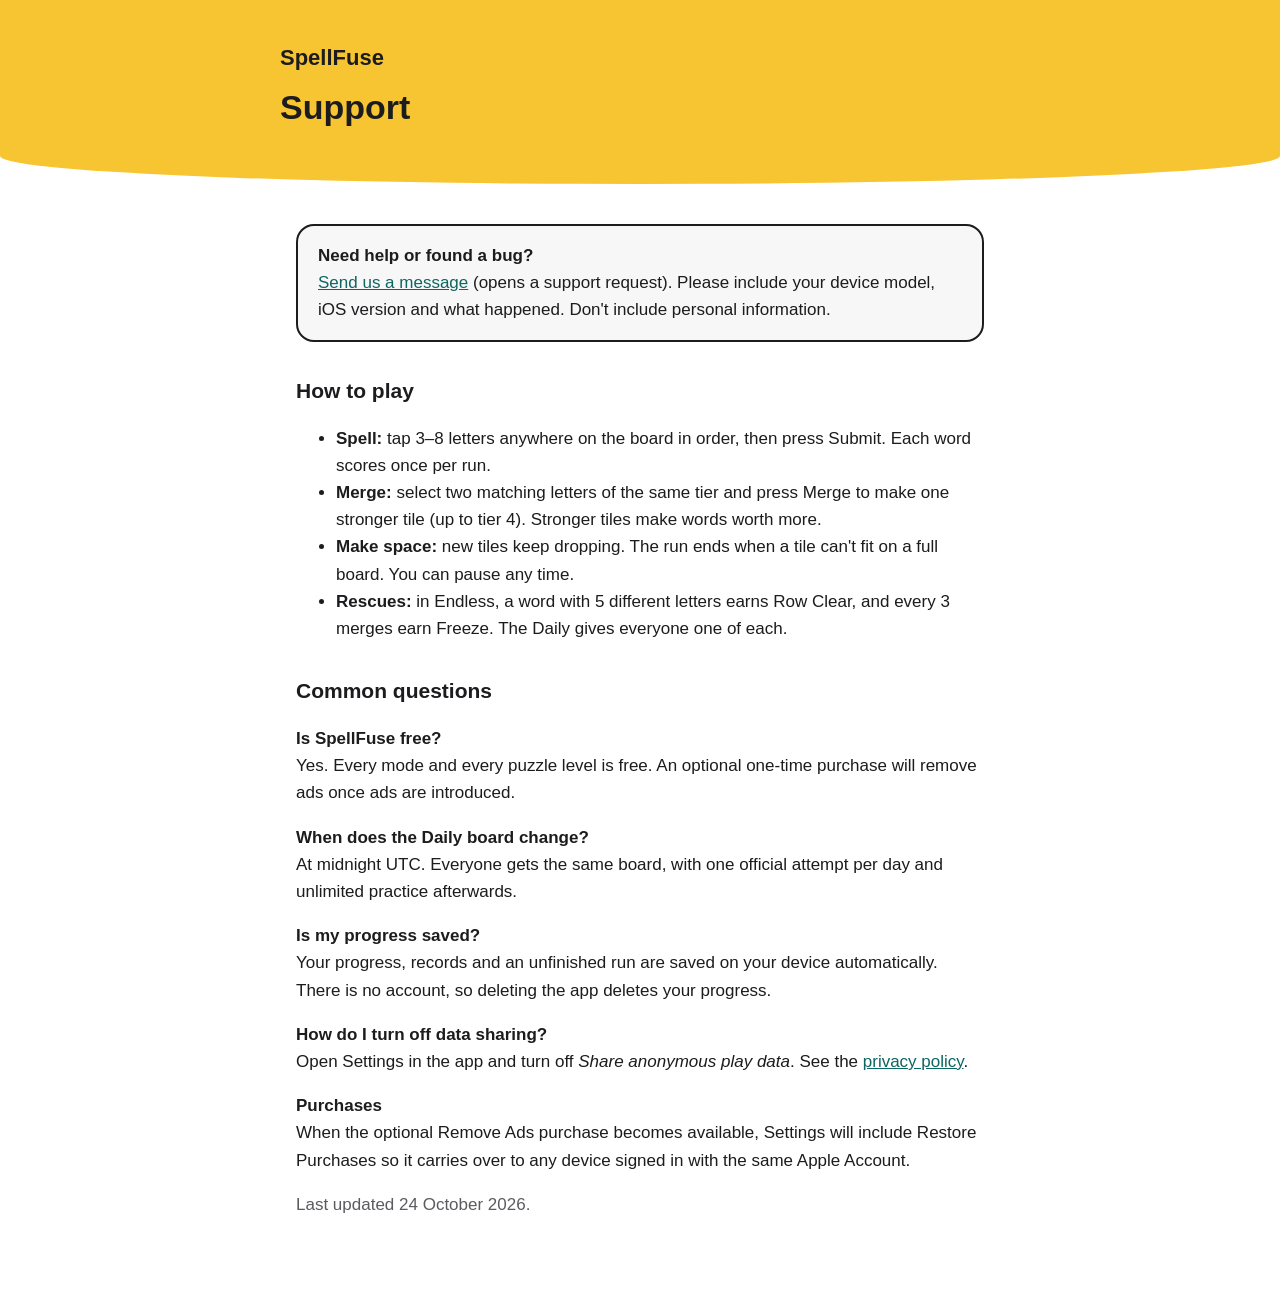
==== support.html @ 0ec0916e "SpellFuse pages" ====
<!doctype html>
<html lang="en"><head><meta charset="utf-8"><meta name="viewport" content="width=device-width, initial-scale=1">
<title>SpellFuse Support</title><link rel="stylesheet" href="style.css"></head>
<body><header><div class="wrap"><a href="./">SpellFuse</a><h1>Support</h1></div></header>
<main>
<div class="card"><strong>Need help or found a bug?</strong><br>
<a href="https://github.com/Hazem30/spellfuse-site/issues/new">Send us a message</a> (opens a support request). Please include your device model, iOS version and what happened. Don't include personal information.</div>

<h2>How to play</h2>
<ul>
<li><strong>Spell:</strong> tap 3–8 letters anywhere on the board in order, then press Submit. Each word scores once per run.</li>
<li><strong>Merge:</strong> select two matching letters of the same tier and press Merge to make one stronger tile (up to tier 4). Stronger tiles make words worth more.</li>
<li><strong>Make space:</strong> new tiles keep dropping. The run ends when a tile can't fit on a full board. You can pause any time.</li>
<li><strong>Rescues:</strong> in Endless, a word with 5 different letters earns Row Clear, and every 3 merges earn Freeze. The Daily gives everyone one of each.</li>
</ul>

<h2>Common questions</h2>
<p><strong>Is SpellFuse free?</strong><br>Yes. Every mode and every puzzle level is free. An optional one-time purchase will remove ads once ads are introduced.</p>
<p><strong>When does the Daily board change?</strong><br>At midnight UTC. Everyone gets the same board, with one official attempt per day and unlimited practice afterwards.</p>
<p><strong>Is my progress saved?</strong><br>Your progress, records and an unfinished run are saved on your device automatically. There is no account, so deleting the app deletes your progress.</p>
<p><strong>How do I turn off data sharing?</strong><br>Open Settings in the app and turn off <em>Share anonymous play data</em>. See the <a href="privacy.html">privacy policy</a>.</p>
<p><strong>Purchases</strong><br>When the optional Remove Ads purchase becomes available, Settings will include Restore Purchases so it carries over to any device signed in with the same Apple Account.</p>
<p class="muted">Last updated 24 October 2026.</p>
</main></body></html>
---- style.css ----
:root { --sun: #F7C531; --ink: #1C1C1E; --bg: #FFFFFF; --muted: #5B5B60; --card: #F7F7F8; --teal: #0D6661; }
@media (prefers-color-scheme: dark) { :root { --sun: #0D1729; --ink: #F3F5FA; --bg: #070A10; --muted: #B8C4D9; --card: #101724; --teal: #92E1D5; } }
* { box-sizing: border-box; }
body { margin: 0; background: var(--bg); color: var(--ink); font: 17px/1.6 -apple-system, BlinkMacSystemFont, "Segoe UI", Roboto, sans-serif; }
header { background: var(--sun); padding: 40px 16px 56px; border-bottom-left-radius: 50% 28px; border-bottom-right-radius: 50% 28px; }
header .wrap, main { max-width: 720px; margin: 0 auto; }
header a { color: var(--ink); text-decoration: none; font-weight: 800; font-size: 22px; }
h1 { margin: 12px 0 0; font-size: 34px; line-height: 1.2; }
main { padding: 24px 16px 64px; }
h2 { margin-top: 32px; font-size: 21px; }
p, li { color: var(--ink); }
.muted { color: var(--muted); }
.card { background: var(--card); border: 2px solid var(--ink); border-radius: 18px; padding: 16px 20px; margin: 16px 0; }
a { color: var(--teal); }
nav a { margin-right: 16px; }
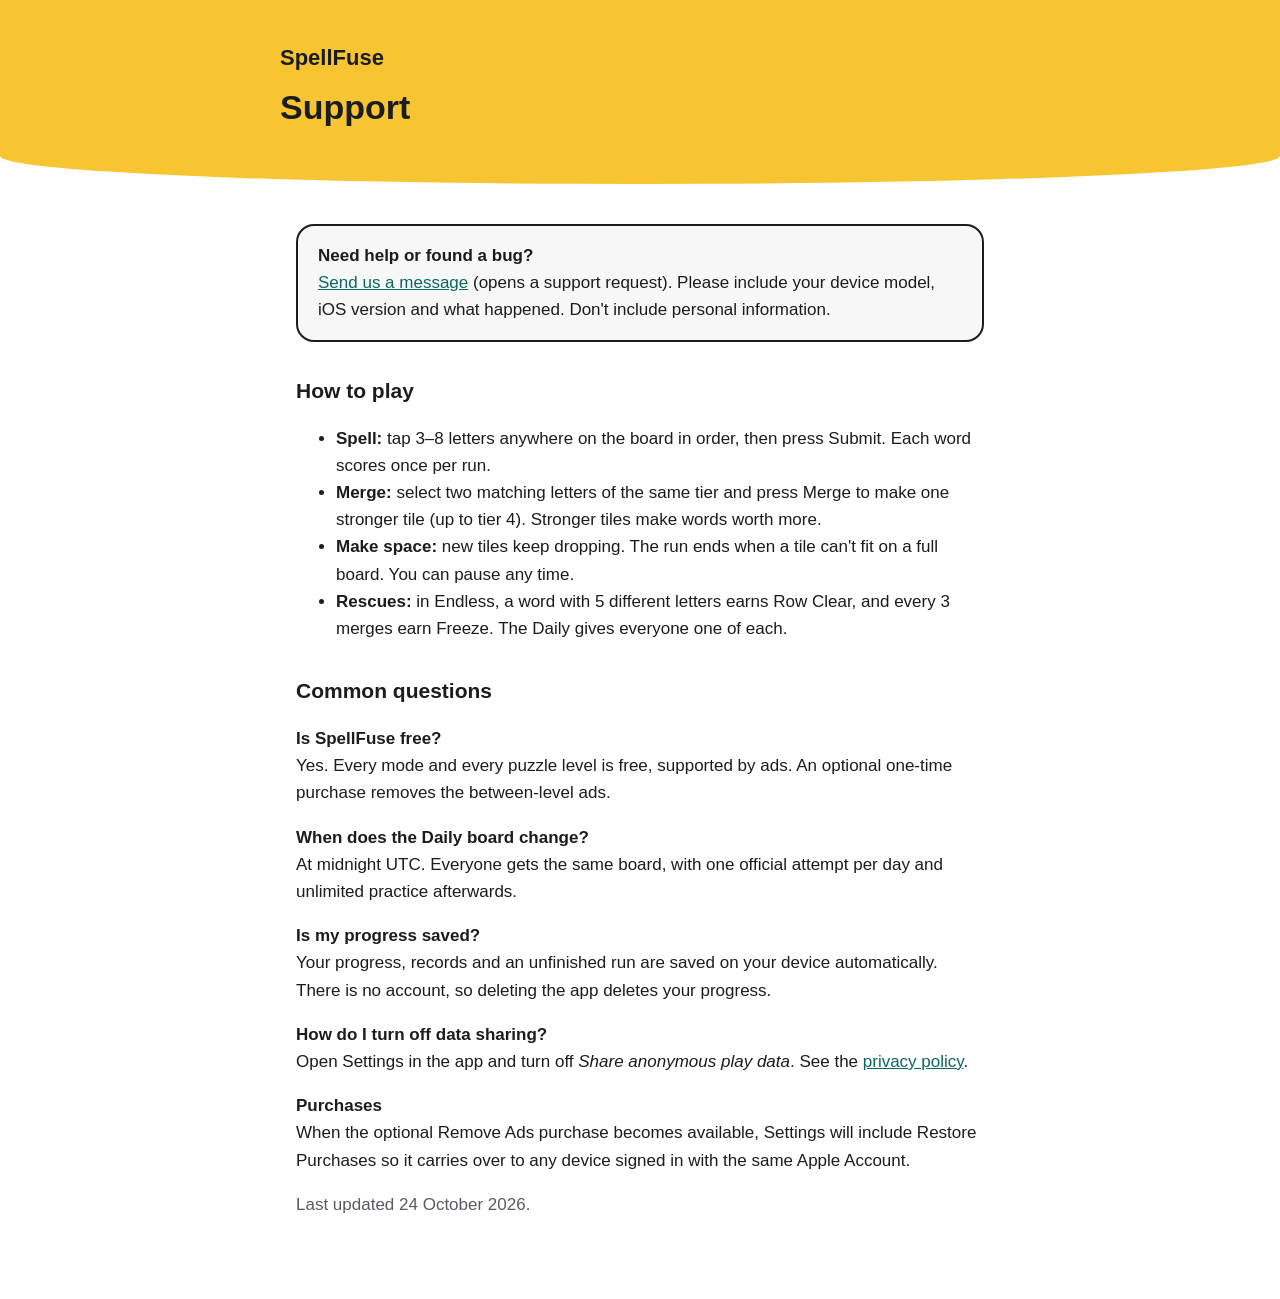
==== commit 43a3fd3e: "Privacy policy: ads, tracking and consent" ====
--- a/support.html
+++ b/support.html
@@ -15,7 +15,7 @@
 </ul>
 
 <h2>Common questions</h2>
-<p><strong>Is SpellFuse free?</strong><br>Yes. Every mode and every puzzle level is free. An optional one-time purchase will remove ads once ads are introduced.</p>
+<p><strong>Is SpellFuse free?</strong><br>Yes. Every mode and every puzzle level is free, supported by ads. An optional one-time purchase removes the between-level ads.</p>
 <p><strong>When does the Daily board change?</strong><br>At midnight UTC. Everyone gets the same board, with one official attempt per day and unlimited practice afterwards.</p>
 <p><strong>Is my progress saved?</strong><br>Your progress, records and an unfinished run are saved on your device automatically. There is no account, so deleting the app deletes your progress.</p>
 <p><strong>How do I turn off data sharing?</strong><br>Open Settings in the app and turn off <em>Share anonymous play data</em>. See the <a href="privacy.html">privacy policy</a>.</p>
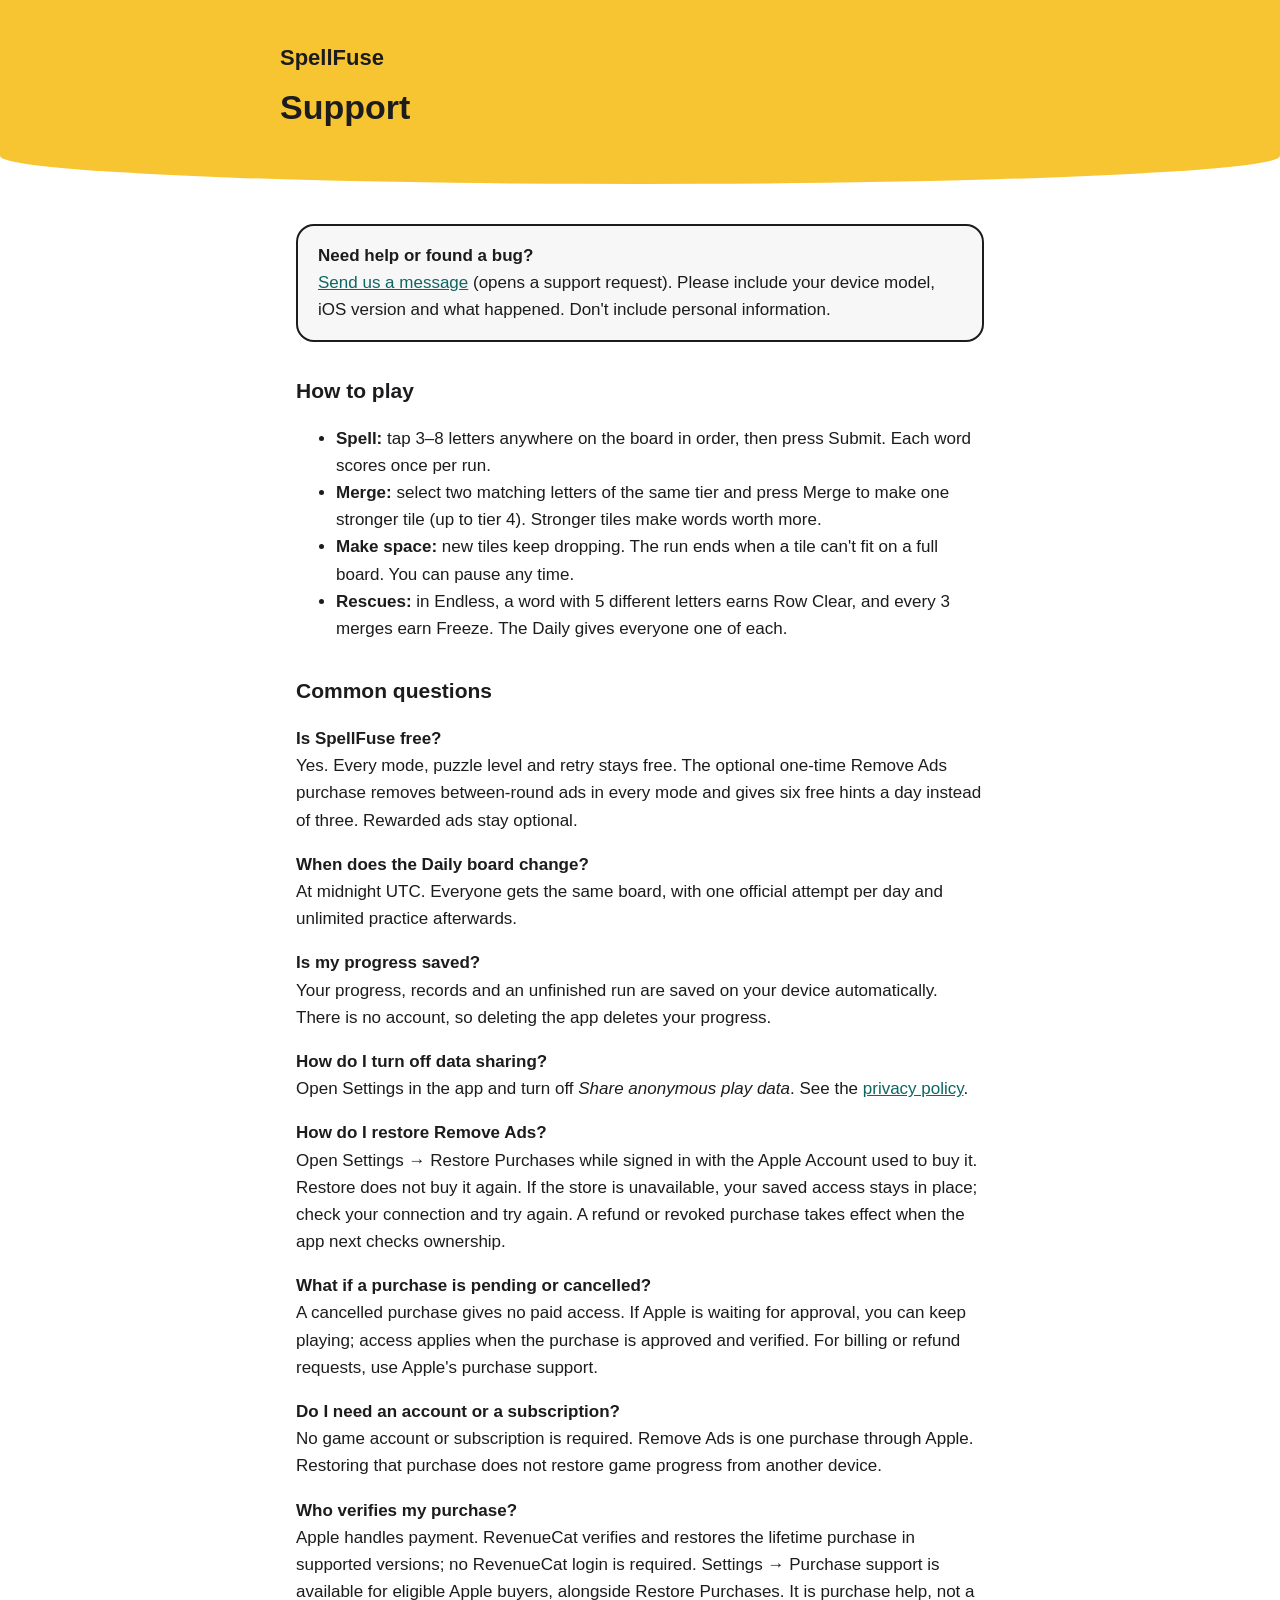
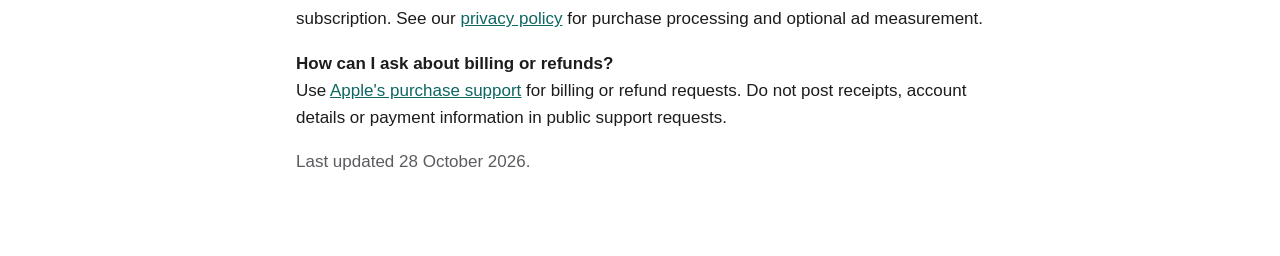
==== commit 86da3768: "Disclose RevenueCat purchases and ad measurement" ====
--- a/support.html
+++ b/support.html
@@ -15,10 +15,14 @@
 </ul>
 
 <h2>Common questions</h2>
-<p><strong>Is SpellFuse free?</strong><br>Yes. Every mode and every puzzle level is free, supported by ads. An optional one-time purchase removes the between-level ads.</p>
+<p><strong>Is SpellFuse free?</strong><br>Yes. Every mode, puzzle level and retry stays free. The optional one-time Remove Ads purchase removes between-round ads in every mode and gives six free hints a day instead of three. Rewarded ads stay optional.</p>
 <p><strong>When does the Daily board change?</strong><br>At midnight UTC. Everyone gets the same board, with one official attempt per day and unlimited practice afterwards.</p>
 <p><strong>Is my progress saved?</strong><br>Your progress, records and an unfinished run are saved on your device automatically. There is no account, so deleting the app deletes your progress.</p>
 <p><strong>How do I turn off data sharing?</strong><br>Open Settings in the app and turn off <em>Share anonymous play data</em>. See the <a href="privacy.html">privacy policy</a>.</p>
-<p><strong>Purchases</strong><br>When the optional Remove Ads purchase becomes available, Settings will include Restore Purchases so it carries over to any device signed in with the same Apple Account.</p>
-<p class="muted">Last updated 24 October 2026.</p>
+<p><strong>How do I restore Remove Ads?</strong><br>Open Settings → Restore Purchases while signed in with the Apple Account used to buy it. Restore does not buy it again. If the store is unavailable, your saved access stays in place; check your connection and try again. A refund or revoked purchase takes effect when the app next checks ownership.</p>
+<p><strong>What if a purchase is pending or cancelled?</strong><br>A cancelled purchase gives no paid access. If Apple is waiting for approval, you can keep playing; access applies when the purchase is approved and verified. For billing or refund requests, use Apple's purchase support.</p>
+<p><strong>Do I need an account or a subscription?</strong><br>No game account or subscription is required. Remove Ads is one purchase through Apple. Restoring that purchase does not restore game progress from another device.</p>
+<p><strong>Who verifies my purchase?</strong><br>Apple handles payment. RevenueCat verifies and restores the lifetime purchase in supported versions; no RevenueCat login is required. Settings → Purchase support is available for eligible Apple buyers, alongside Restore Purchases. It is purchase help, not a subscription. See our <a href="privacy.html">privacy policy</a> for purchase processing and optional ad measurement.</p>
+<p><strong>How can I ask about billing or refunds?</strong><br>Use <a href="https://reportaproblem.apple.com/">Apple's purchase support</a> for billing or refund requests. Do not post receipts, account details or payment information in public support requests.</p>
+<p class="muted">Last updated 28 October 2026.</p>
 </main></body></html>
